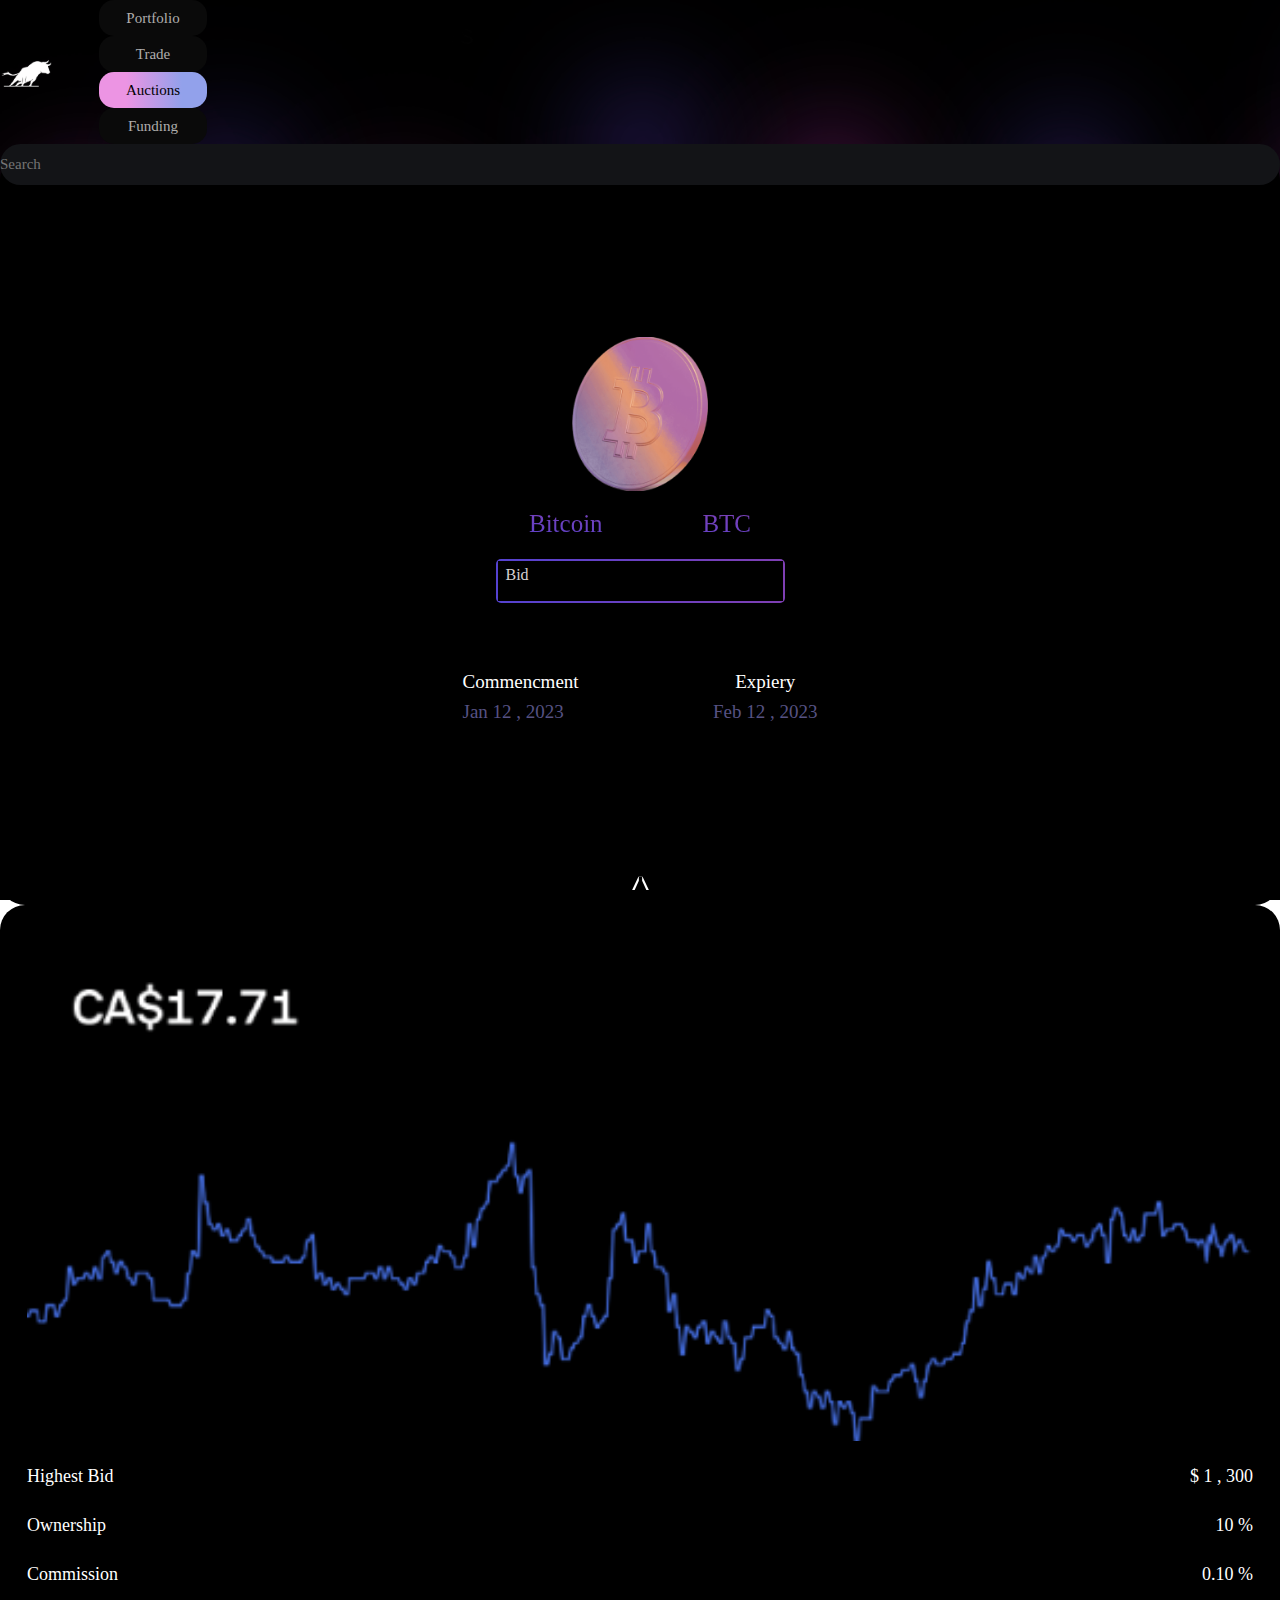
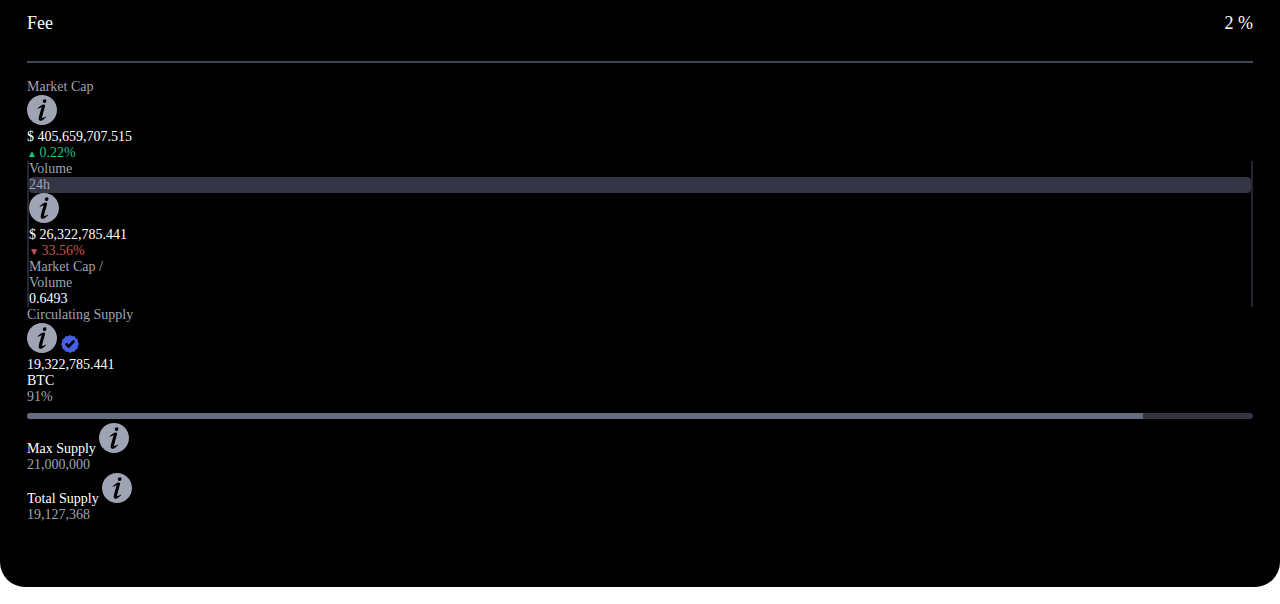
==== auction-details.html @ d7b6c367 "add pages" ====
<!DOCTYPE html>
<html lang="en" class="page-details">

<head>
    <meta charset="UTF-8">
    <meta http-equiv="X-UA-Compatible" content="IE=edge">
    <meta name="viewport"
        content="width=device-width, initial-scale=1, minimum-scale=1, maximum-scale=1, user-scalable=no, viewport-fit=cover" />

    <title>Rich Investors Details</title>

    <link href="https://cdn.jsdelivr.net/npm/bootstrap@5.0.2/dist/css/bootstrap.min.css" rel="stylesheet"
        integrity="sha384-EVSTQN3/azprG1Anm3QDgpJLIm9Nao0Yz1ztcQTwFspd3yD65VohhpuuCOmLASjC" crossorigin="anonymous" />
    <link rel="stylesheet" href="css/styles.css" />
    <link rel="stylesheet" href="css/auction-details.css">

    <link rel="stylesheet" href="css/_media.css">
</head>

<body class="page-details">
    <header class="header">
        <div class="container">
            <div class="header__content row justify-content-between">

                <div class="header__left col-12 col-md-10">
                    <div class="header__logo">
                        <a href="portfolio.html">
                            <img src="./assets/logo.svg" alt="logo" />
                        </a>
                    </div>

                    <div class="header__navbar d-flex">
                        <div class="header__navbar__item">
                            <a class="header__navbar__link" href="portfolio.html"> Portfolio </a>
                        </div>

                        <div class="header__navbar__item">
                            <a class="header__navbar__link" href="trade.html"> Trade </a>
                        </div>

                        <div class="header__navbar__item header__navbar__item--active">
                            <a class="header__navbar__link" href="index.html"> Auctions </a>
                        </div>

                        <div class="header__navbar__item">
                            <a class="header__navbar__link" href="funding.html"> Funding </a>
                        </div>
                    </div>
                </div>

                <div class="header__right col-2 d-flex align-items-center justify-content-end d-none d-lg-flex">

                    <!-- Search -->
                    <div class="ri-search">
                        <input type="text" name="search" placeholder="Search" />
                    </div>
                </div>
            </div>
        </div>
    </header>

    <main class="auctions-details">
        <div id="auctions-container" class="container">

            <section class="auctions-details__content">
            </section>

        </div>
    </main>


    <script src="https://code.jquery.com/jquery-3.6.0.min.js"
        integrity="sha256-/xUj+3OJU5yExlq6GSYGSHk7tPXikynS7ogEvDej/m4=" crossorigin="anonymous"></script>
    <script src="https://cdn.jsdelivr.net/npm/bootstrap@5.0.2/dist/js/bootstrap.bundle.min.js"
        integrity="sha384-MrcW6ZMFYlzcLA8Nl+NtUVF0sA7MsXsP1UyJoMp4YLEuNSfAP+JcXn/tWtIaxVXM" crossorigin="anonymous">
        </script>
    <script src="./js/hammer.min.js"></script>
    <script src="./js/script.js"></script>
    <script src="./js/auction-details.js"></script>

</body>

</html>
---- css/styles.css ----
@import url("https://rsms.me/inter/inter.css");

@import "search.css";
@import "header.css";

html {
  font-family: "Inter", sans-serif;
}

@supports (font-variation-settings: normal) {
  html {
    font-family: "Inter var", sans-serif;
  }
}

* {
  margin: 0px;
  padding: 0;
  box-sizing: border-box;
  font-family: "Inter";
}

a {
  color: inherit;
  text-decoration: none;
}

button {
  border: none;
}

body {
  background-image: url(../assets/auction-background.png);
  background-size: cover;
  background-attachment: fixed;
}
---- css/auction-details.css ----
.auctions-details__content {
  padding-bottom: 17px;
}

.auctions-details {
  padding-top: 34px;
}

.auctions-details__left,
.auctions-details__right {
  background: #000000;
  border-radius: 25px;
}

.auctions-details__left {
  height: 750px;
  display: flex;
  align-items: center;
  flex-direction: column;
  justify-content: center;
}

.auctions-details__right {
  padding: 64px 27px 64px 27px;
}

/* AUCTIONS PAGE INSIDE*/

.bid-button {
  padding: 5px 8px;
  width: 289px;
  height: 44px;
  border: 2px solid transparent;
  border-image: linear-gradient(to left,
      rgba(126, 63, 179, 1) 1%,
      rgba(85, 66, 208, 1) 100%);
  border-image-slice: 1;
  color: #d6d0d0;
  outline: none;
}

.bid-button-wrapper {
  border-radius: 5px;
  overflow: hidden;
  margin-bottom: 67px;
}

.auctions-details__image {
  width: 136px;
  height: 155px;
  margin-bottom: 17px;
}

.auctions-details__image img {
  width: 100%;
}

.auctions-details__name {
  display: flex;
  justify-content: space-between;
  width: 222px;
  background: linear-gradient(182.17deg, #7d40b5 1.83%, #5742cf 119.07%);
  -webkit-background-clip: text;
  -webkit-text-fill-color: transparent;
  background-clip: text;
  text-fill-color: transparent;
  margin-bottom: 20px;
  font-weight: 500;
  font-size: 25px;
  line-height: 30px;
}

.auctions-details__footer {
  display: flex;
  justify-content: space-between;
  width: 355px;
}

.auctions-details__title {
  font-weight: 500;
  font-size: 19px;
  line-height: 23px;
  display: flex;
  align-items: center;
  text-align: center;
  color: #ffffff;
  margin-bottom: 7px;
}

.auctions-details__value {
  font-weight: 500;
  font-size: 19px;
  line-height: 23px;
  display: flex;
  align-items: center;
  text-align: center;
  color: #565283;
}

.auctions-details__footer__right {
  display: flex;
  flex-direction: column;
  align-items: center;
  justify-content: flex-end;
}

.auctions-details__chart img {
  width: 100%;
}

.auctions-details__list {
  display: flex;
  flex-direction: column;
  border-bottom: 2px solid #414656;
  padding-top: 20px;
}

.auctions-details__list__item {
  display: flex;
  justify-content: space-between;
  margin-bottom: 26px;
}

.auctions-details__list__title {
  font-weight: 500;
  font-size: 18px;
  line-height: 23px;
  display: flex;
  align-items: center;
  text-align: center;
  color: #ffffff;
}

.auctions-details__list__value {
  font-weight: 500;
  font-size: 18px;
  line-height: 23px;
  display: flex;
  align-items: center;
  text-align: center;
  color: #ffffff;
}

.auctions-details__info {
  margin-top: 16px;
}

.auctions-details__info__market {
  display: flex;
  flex-direction: column;
}

.auctions-details__info__volume {
  border-left: 2px solid #262631;
  border-right: 2px solid #262631;
  display: flex;
  flex-direction: column;
  justify-content: start;
  /* align-items: center; */
}

.auctions-details__info__title {
  color: #9fa4b5;
  font-size: 14px;
}

.auctions-details__info__market img,
.auctions-details__info__volume img,
.auctions-details__info__supply img {
  width: 30px;
}

.approved-icon {
  width: 18px !important;
}

.auctions-details__info__value {
  color: #ffffff;
  font-size: 14px;
}

.auctions-details__info__pos-value {
  color: #16c784;
  font-size: 14px;
}

.auctions-details__info__neg-value {
  color: #c8534f;
  font-size: 14px;
}

.auctions-details__info__hours {
  background-color: #343544;
  color: #9fa4b5;
  border-radius: 4px;
  font-size: 14px;
}

.auctions-details__info__calc-perent {
  height: 6px;
  display: inline-block;
  position: relative;
  border-radius: 4px;
  background-color: #333543;
  width: 100%;
}

.auctions-details__info__calc-perent>span:first-child {
  display: inherit;
  background-color: #666b7d;
  height: 100%;
  position: absolute;
  left: 0px;
  top: 0px;
  border-top-left-radius: inherit;
  border-bottom-left-radius: inherit;
  border-top-right-radius: 0px;
  border-bottom-right-radius: 0px;
  width: 91%;
}

.triangle {
  font-size: 10px !important;
}

.auctions-details__swipe-icon {
  margin-top: 150px;
  justify-content: center;
  display: flex;
  position: absolute;
  bottom: 0;
  left: 0;
  right: 0;
  transition: transform 200ms ease-in;
}

.auctions-details__swipe-icon.active {
  transform: rotate(180deg);
}

/* SCROLL */

/* .auctions-details__content {
  height: 200vh;
} */

/* .scrolling-block {
  display: flex;
  height: 100vh;
  position: relative;
  color: #fff;
  font-size: 50px;
}
 */
---- css/_media.css ----
/* // Mobile Works Up 768 (tablets, 768px and up) */
@media (max-width: 768px) {
  .trade__market__content--right {
    margin-top: 0px;
  }
}

/* Mobile Works Under 767.98p  */
@media (max-width: 767.98px) {
  body.page-auctions {
    padding-right: 0;
    height: auto;
  }

  html.page-auctions {
    height: auto;
  }

  /* HEADER MOBILE */

  .header {
    /* position: sticky; */
    /* top: 0; */
    /* z-index: 999; */
  }

  .header__left {
    flex-direction: column;
  }

  .header__content {
    height: auto;
    padding-top: 19px;
    padding-bottom: 15px;
  }

  .header__logo {
    margin-bottom: 12px;
  }

  .header__navbar {
    padding-left: 0;
    justify-content: space-between;
  }

  .header__navbar__item--active {
    position: relative;
    background: transparent;
  }

  .header__navbar__item {
    width: auto;
    margin-right: 0;
  }

  .header__navbar__item--active .header__navbar__link {
    color: #ffffff;
  }

  .header__navbar__item--active::before {
    content: "";
    border-radius: 50%;
    position: absolute;
    bottom: -6px;
    left: 47%;
    width: 3px;
    height: 3px;
    background: #d9d9d9;
  }

  .header__navbar__link {
    font-size: 13px;
  }

  /* AUCTIONS MOBILE */

  .auctions {
    height: auto;
    padding-top: 29px;
  }

  .auctions__header {
    margin-bottom: 52px;
  }

  .auctions .container {
    padding: 0;
  }

  .auctions__header {
    padding-left: 20px;
  }

  .content__header__icon {
    width: 65px;
    height: 65px;
  }

  .auctions__label {
    width: 141px;
    height: 34px;
  }

  .auctions__label--blue img {
    width: 52px;
  }

  .auctions__label--red .auctions__label__icon {
    bottom: 5px;
    left: 6px;
  }

  .auctions__label--red img {
    width: 28px;
  }

  .auctions__label__title {
    font-size: 13px;
  }

  .content__header__title {
    font-size: 18px;
  }

  /* For swipe */
  .auctions-details {
    padding-top: 0;
  }

  .auctions-details__content {
    padding-bottom: 0;
  }

  .auctions-details__right {
    padding: 14px 27px 14px 27px;
  }

  /* AUCTIONS DETAILS MOBILE */

  .auctions-details__left {
    height: 412px;
    margin-top: 60px;
  }

  .auctions-details__image {
    width: 85px;
    height: 97px;
  }

  .auctions-details__name {
    font-size: 20px;
    margin-bottom: 11px;
  }

  .auctions-details__title,
  .auctions-details__value {
    font-size: 15px;
  }

  .auctions-details__footer {
    width: 300px;
  }

  .auctions-details__list__title,
  .auctions-details__list__value,
  .auctions-details__info__title,
  .auctions-details__info__hours,
  .auctions-details__info__value,
  .auctions-details__info__pos-value,
  .auctions-details__info__neg-value {
    font-size: 12px;
  }

  /* FUNDING MOBILE */
  .funding__container {
    margin-top: 12px;
  }

  .funding__buttons {
    flex-direction: column;
    align-items: flex-end;
    justify-content: end;
  }

  .funding__button-wrapper {
    margin-bottom: 14px;
  }

  .funding__button {
    width: 90px;
  }

  .deposit__section__mobile_class {
    margin-top: -105px;
  }

  .deposit__section__subtitle {
    margin-bottom: 30px;
  }

  .chart__assets__row--header .funding__item {
    font-weight: 500;
    font-size: 14px;
    line-height: 17px;
  }

  .funding__item {
    font-weight: 500;
    font-size: 14px;
    line-height: 17px;
  }

  .chart__assets__icons {
    width: 52px;
  }

  .chart {
    position: absolute;
    left: 104%;
    top: 0;
  }

  .page-details {
    overflow: hidden;
  }

  .scrolling-block {
    height: calc(100% - 135px) !important;
    width: 100%;
    overflow: hidden;
    touch-action: none;
    position: absolute;
    transition: transform 600ms ease-out 0s;
  }

  .scrolling-block:last-child {
    transform: translateY(100%);
  }

  .funding__items__assets {
    padding: 15px 30px 15px 30px;
    font-weight: 500;
    font-size: 20px;
    line-height: 24px;
    color: #ffffff;
  }

  .funding__items__assets_back {
    transform: rotate(180deg);
    text-align: end;
  }

  /* TRADE */
  .trade__market__header {
    margin-top: 12px;
    font-weight: 500;
    font-size: 14px;
    line-height: 17px;
    padding: 2px 7px;
  }

  .chart__assets__items__fixed {
    width: 450px;
  }

  .header__content__height {
    height: 130px;
  }

  .trade {
    height: calc(100% - 241px);
  }

  .market__item {
    font-size: 12px;
  }

  .order__tab {
    font-size: 14px;
  }

  .trade-details__container {
    position: relative;
    transition: transform 300ms ease-out 0s;
  }

  .trade-details__section--right {
    position: absolute;
    left: 104%;
  }

  .trade-details {
    overflow: hidden;
  }

  .trade-details__chart__image img {
    object-fit: cover;
  }

  .trade__market__weeks {
    font-size: 11px;
  }

  .trade__market__week {
    padding: 3.5px 8px;
  }

  .trade__market__header {
    margin-bottom: 0;
  }

  .trade__market__top {
    margin-bottom: 40px;
  }
}
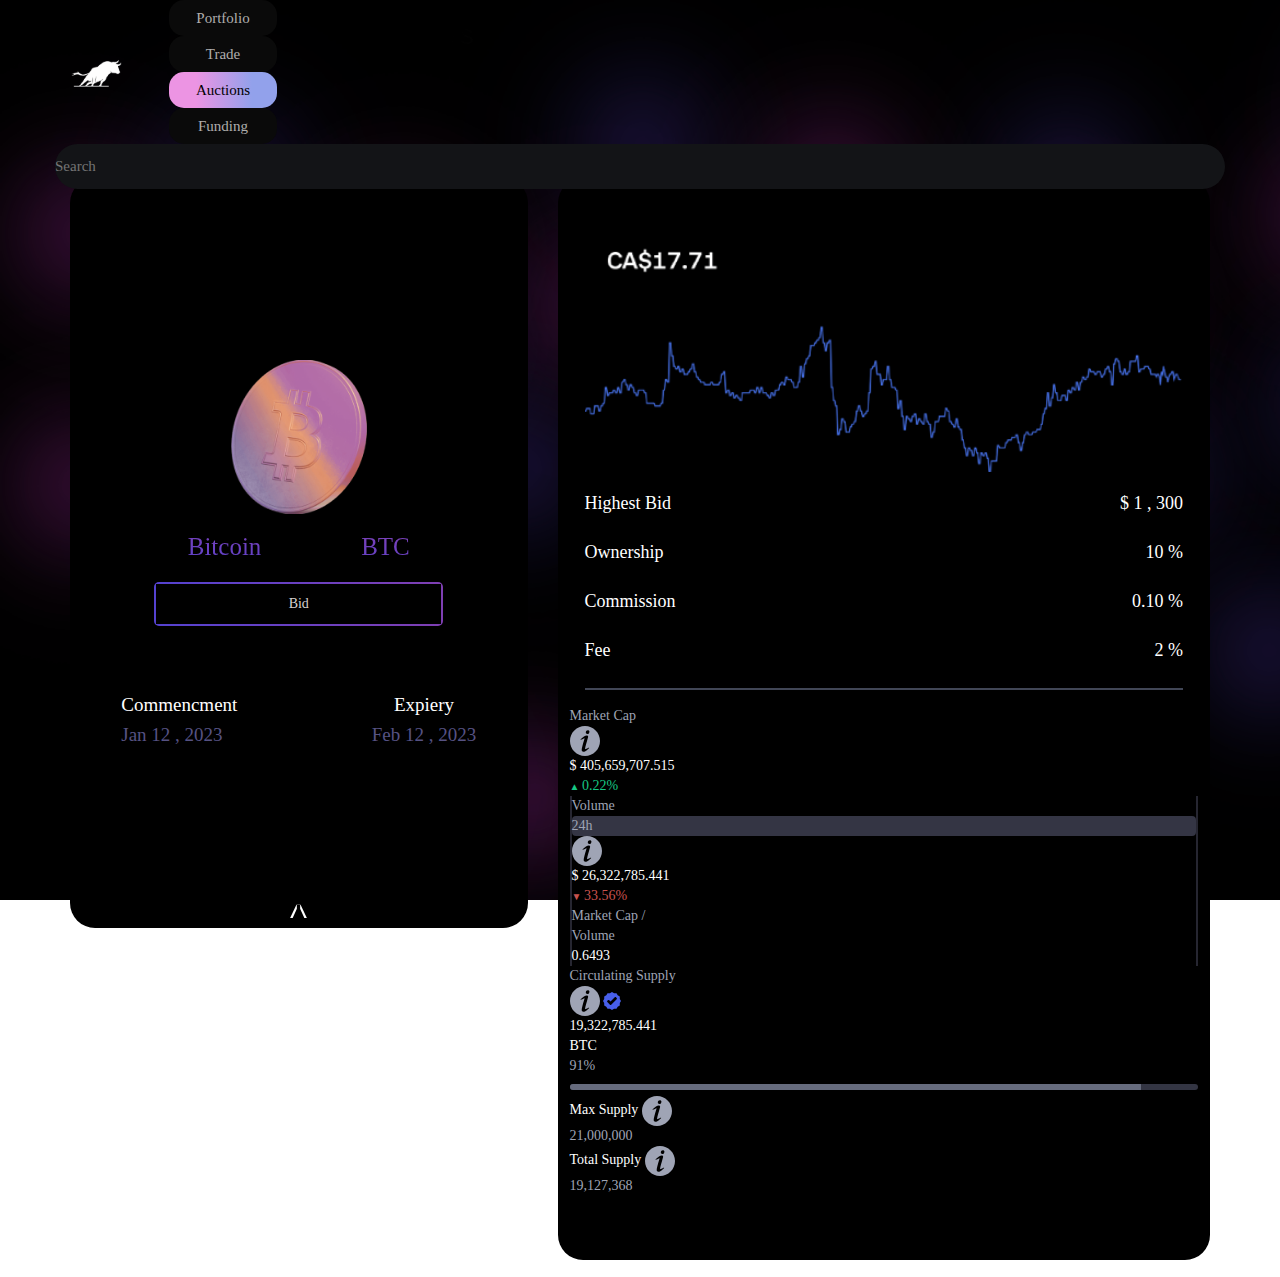
==== commit 906262ce: "add modal on auction detail page" ====
--- a/auction-details.html
+++ b/auction-details.html
@@ -11,6 +11,7 @@
 
     <link href="https://cdn.jsdelivr.net/npm/bootstrap@5.0.2/dist/css/bootstrap.min.css" rel="stylesheet"
         integrity="sha384-EVSTQN3/azprG1Anm3QDgpJLIm9Nao0Yz1ztcQTwFspd3yD65VohhpuuCOmLASjC" crossorigin="anonymous" />
+    <link rel="stylesheet" href="https://maxcdn.bootstrapcdn.com/bootstrap/3.4.1/css/bootstrap.min.css">
     <link rel="stylesheet" href="css/styles.css" />
     <link rel="stylesheet" href="css/auction-details.css">
 
@@ -54,6 +55,7 @@
                     <div class="ri-search">
                         <input type="text" name="search" placeholder="Search" />
                     </div>
+
                 </div>
             </div>
         </div>
@@ -63,6 +65,7 @@
         <div id="auctions-container" class="container">
 
             <section class="auctions-details__content">
+                
             </section>
 
         </div>
@@ -73,7 +76,9 @@
         integrity="sha256-/xUj+3OJU5yExlq6GSYGSHk7tPXikynS7ogEvDej/m4=" crossorigin="anonymous"></script>
     <script src="https://cdn.jsdelivr.net/npm/bootstrap@5.0.2/dist/js/bootstrap.bundle.min.js"
         integrity="sha384-MrcW6ZMFYlzcLA8Nl+NtUVF0sA7MsXsP1UyJoMp4YLEuNSfAP+JcXn/tWtIaxVXM" crossorigin="anonymous">
-        </script>
+    </script>
+    <script src="https://ajax.googleapis.com/ajax/libs/jquery/3.6.0/jquery.min.js"></script>
+    <script src="https://maxcdn.bootstrapcdn.com/bootstrap/3.4.1/js/bootstrap.min.js"></script>
     <script src="./js/hammer.min.js"></script>
     <script src="./js/script.js"></script>
     <script src="./js/auction-details.js"></script>
--- a/css/auction-details.css
+++ b/css/auction-details.css
@@ -1,3 +1,11 @@
+.header__navbar__link:hover {
+  text-decoration: none;
+}
+
+.header__navbar__item--active:hover .header__navbar__link:hover {
+  text-decoration: none;
+}
+
 .auctions-details__content {
   padding-bottom: 17px;
 }
@@ -25,25 +33,6 @@
 }
 
 /* AUCTIONS PAGE INSIDE*/
-
-.bid-button {
-  padding: 5px 8px;
-  width: 289px;
-  height: 44px;
-  border: 2px solid transparent;
-  border-image: linear-gradient(to left,
-      rgba(126, 63, 179, 1) 1%,
-      rgba(85, 66, 208, 1) 100%);
-  border-image-slice: 1;
-  color: #d6d0d0;
-  outline: none;
-}
-
-.bid-button-wrapper {
-  border-radius: 5px;
-  overflow: hidden;
-  margin-bottom: 67px;
-}
 
 .auctions-details__image {
   width: 136px;
@@ -238,17 +227,225 @@
   transform: rotate(180deg);
 }
 
-/* SCROLL */
-
-/* .auctions-details__content {
-  height: 200vh;
+/* BID BUTTON */
+
+.bid-button {
+  padding: 5px 8px;
+  width: 289px;
+  height: 44px;
+  border: 2px solid transparent;
+  border-image: linear-gradient(to left,
+      rgba(126, 63, 179, 1) 1%,
+      rgba(85, 66, 208, 1) 100%);
+  border-image-slice: 1;
+  color: #d6d0d0;
+  outline: none !important;
+  background: #000000 !important;
+  text-align: center;
+}
+
+.bid-button-wrapper {
+  border-radius: 5px;
+  overflow: hidden;
+  margin-bottom: 67px;
+}
+
+/* MODAL */
+
+/* .modal {
+  display: flex;
+  align-items: center;
 } */
 
-/* .scrolling-block {
-  display: flex;
-  height: 100vh;
+body.modal-open .modal {
+  display: flex !important;
+  height: 100%;
+}
+
+body.modal-open .modal .modal-dialog {
+  margin: auto;
+}
+
+.modal-backdrop.in {
+  opacity: 0.8;
+}
+
+.modal-content,
+.modal-body__success {
+  width: 100%;
+  height: 657px;
+  background: #000000;
+  color: white;
+}
+
+.modal-header {
+  border: none !important;
+  justify-content: start;
+  font-weight: 300;
+  font-size: 25px;
+  line-height: 30px;
+  color: #FFFFFF;
+}
+
+.modal-footer {
+  border: none !important;
+  justify-content: space-between;
+  margin-top: 205px;
+}
+
+.modal-dialog {
+  width: 326px;
+}
+
+.modal__input input {
+  padding: 15px 8px;
+  width: 100%;
+  background: linear-gradient(180deg, #161616 0%, #17161C 72.78%, #191724 100%);
+  border-radius: 5px;
+  border: none;
+  font-weight: 500;
+  font-size: 15px;
+  line-height: 18px;
+  color: #FFFFFF;
   position: relative;
-  color: #fff;
-  font-size: 50px;
-}
- */+}
+
+.modal__input {
+  width: 289px;
+  height: 44px;
+  margin-bottom: 24px;
+}
+
+.modal-body__content {
+  display: flex;
+  align-items: center;
+  justify-content: space-between;
+  font-weight: 300;
+  font-size: 14px;
+  line-height: 17px;
+  color: #FFFFFF;
+  margin-bottom: 15px;
+}
+
+.modal-body__submit {
+  margin-top: 35px;
+  margin-left: 5px;
+  font-weight: 500;
+  font-size: 15px;
+  line-height: 18px;
+  color: #D6D0D0;
+}
+
+.modal__input__usd {
+  position: absolute;
+  top: 31px;
+  right: 38px;
+  font-weight: 300;
+  font-size: 15px;
+  line-height: 18px;
+  color: #5C556D;
+}
+
+.check-container {
+  display: flex;
+  flex-flow: column;
+  align-items: center;
+  justify-content: center;
+  text-align: center;
+}
+
+.check-container .check-background {
+  width: 100%;
+  height: calc(100% - 1.25rem);
+  transform: scale(0.84);
+  border-radius: 50%;
+  animation: animateContainer 0.55s ease-out forwards 0.55s;
+  display: flex;
+  align-items: center;
+  justify-content: center;
+  opacity: 0;
+  margin-top: 75px;
+  margin-bottom: 28px;
+}
+
+.check-container .check-background svg {
+  width: 65%;
+  transform: translateY(0.25rem);
+  stroke-dasharray: 80;
+  stroke-dashoffset: 80;
+  animation: animateCheck 0.35s forwards 1.25s ease-out;
+}
+
+.check-container__title {
+  font-weight: 500;
+  font-size: 15px;
+  line-height: 18px;
+  color: #FFFFFF;
+  margin-bottom: 65px;
+}
+
+.check-container__paragraph {
+  font-weight: 500;
+  font-size: 15px;
+  line-height: 18px;
+  color: #828898;
+  width: 50%;
+}
+
+@keyframes animateContainer {
+  0% {
+    opacity: 0;
+    transform: scale(0);
+  }
+
+  25% {
+    opacity: 1;
+    transform: scale(0.9);
+  }
+
+  43.75% {
+    transform: scale(1.15);
+  }
+
+  62.5% {
+    transform: scale(1);
+  }
+
+  100% {
+    opacity: 1;
+  }
+}
+
+@keyframes animateCheck {
+  from {
+    stroke-dashoffset: 80;
+  }
+
+  to {
+    stroke-dashoffset: 0;
+  }
+}
+
+@keyframes animateShadow {
+  0% {
+    opacity: 0;
+    width: 100%;
+    height: 15%;
+  }
+
+  25% {
+    opacity: 0.25;
+  }
+
+  43.75% {
+    width: 40%;
+    height: 7%;
+    opacity: 0.35;
+  }
+
+  100% {
+    width: 85%;
+    height: 15%;
+    opacity: 0.25;
+  }
+}--- a/css/_media.css
+++ b/css/_media.css
@@ -1,11 +1,17 @@
-/* // Mobile Works Up 768 (tablets, 768px and up) */
-@media (max-width: 768px) {
-  .trade__market__content--right {
-    margin-top: 0px;
+/* Large devices (desktops, 992px and up) */
+
+@media (max-width: 1200px) {
+  .portfolio__section--left__value {
+    font-size: 22px;
+  }
+
+  .week-chart {
+    font-size: 10px;
   }
 }
 
 /* Mobile Works Under 767.98p  */
+
 @media (max-width: 767.98px) {
   body.page-auctions {
     padding-right: 0;
@@ -17,12 +23,6 @@
   }
 
   /* HEADER MOBILE */
-
-  .header {
-    /* position: sticky; */
-    /* top: 0; */
-    /* z-index: 999; */
-  }
 
   .header__left {
     flex-direction: column;
@@ -312,4 +312,16 @@
   .trade__market__top {
     margin-bottom: 40px;
   }
+
+  .portfolio__section--left__value {
+    font-size: 18px;
+  }
+
+  .week-chart {
+    padding: 3px;
+  }
+
+  .cashflow {
+    margin-top: 29px;
+  }
 }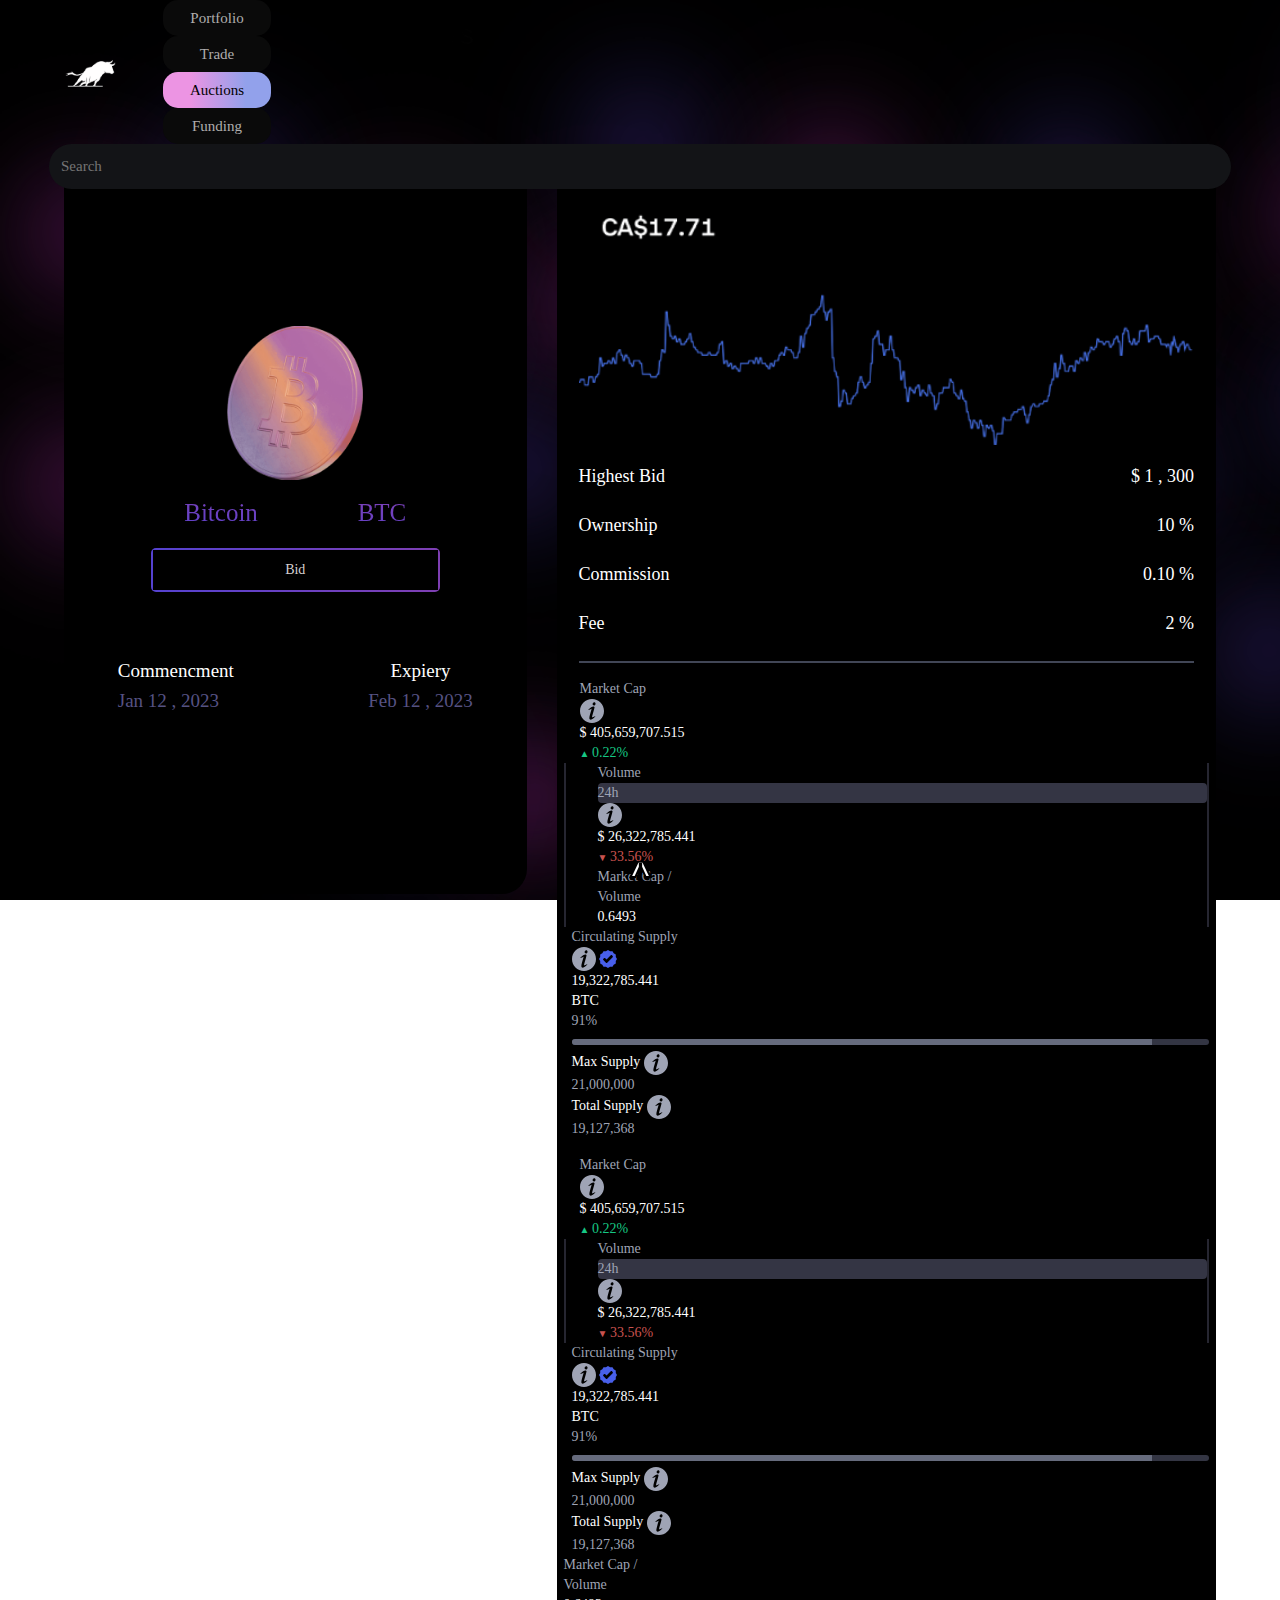
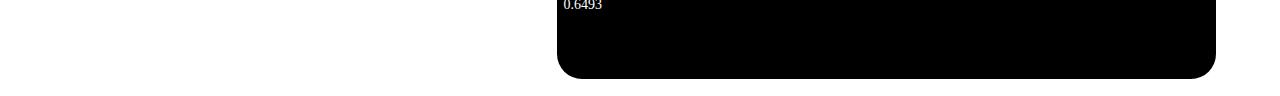
==== commit 3fa263bd: "add changes" ====
--- a/auction-details.html
+++ b/auction-details.html
@@ -20,7 +20,7 @@
 
 <body class="page-details">
     <header class="header">
-        <div class="container">
+        <div class="ri-container">
             <div class="header__content row justify-content-between">
 
                 <div class="header__left col-12 col-md-10">
@@ -62,9 +62,13 @@
     </header>
 
     <main class="auctions-details">
-        <div id="auctions-container" class="container">
+        <div id="auctions-container" class="ri-container">
 
             <section class="auctions-details__content">
+
+                <div class="auctions-details__swipe-icon d-flex d-md-none">
+                    <img src="./assets/swipe-icon.svg" alt="logo" />                                      
+                </div>
                 
             </section>
 
--- a/css/styles.css
+++ b/css/styles.css
@@ -33,4 +33,8 @@
   background-image: url(../assets/auction-background.png);
   background-size: cover;
   background-attachment: fixed;
-}+}
+
+.ri-container {
+  padding: 0 64px;
+}
--- a/css/auction-details.css
+++ b/css/auction-details.css
@@ -8,10 +8,6 @@
 
 .auctions-details__content {
   padding-bottom: 17px;
-}
-
-.auctions-details {
-  padding-top: 34px;
 }
 
 .auctions-details__left,
@@ -29,7 +25,7 @@
 }
 
 .auctions-details__right {
-  padding: 64px 27px 64px 27px;
+  padding: 64px 22px 64px 22px;
 }
 
 /* AUCTIONS PAGE INSIDE*/
@@ -137,6 +133,7 @@
 .auctions-details__info__market {
   display: flex;
   flex-direction: column;
+  padding-left: 16px;
 }
 
 .auctions-details__info__volume {
@@ -145,18 +142,21 @@
   display: flex;
   flex-direction: column;
   justify-content: start;
-  /* align-items: center; */
-}
-
+}
+.auctions-details__info__volume{
+  padding-left: 32px;
+}
 .auctions-details__info__title {
   color: #9fa4b5;
   font-size: 14px;
 }
-
+.auctions-details__info__supply{
+  padding-left: 8px;
+}
 .auctions-details__info__market img,
 .auctions-details__info__volume img,
 .auctions-details__info__supply img {
-  width: 30px;
+  width: 24px;
 }
 
 .approved-icon {
@@ -194,7 +194,7 @@
   width: 100%;
 }
 
-.auctions-details__info__calc-perent>span:first-child {
+.auctions-details__info__calc-perent > span:first-child {
   display: inherit;
   background-color: #666b7d;
   height: 100%;
@@ -213,18 +213,19 @@
 }
 
 .auctions-details__swipe-icon {
-  margin-top: 150px;
   justify-content: center;
   display: flex;
-  position: absolute;
-  bottom: 0;
+  position: fixed;
+  bottom: 14px;
   left: 0;
   right: 0;
-  transition: transform 200ms ease-in;
+  transition: opacity 200ms ease-in;
+  z-index: 9;
 }
 
 .auctions-details__swipe-icon.active {
-  transform: rotate(180deg);
+  /* transform: rotate(180deg); */
+  opacity: 0;
 }
 
 /* BID BUTTON */
@@ -234,9 +235,11 @@
   width: 289px;
   height: 44px;
   border: 2px solid transparent;
-  border-image: linear-gradient(to left,
-      rgba(126, 63, 179, 1) 1%,
-      rgba(85, 66, 208, 1) 100%);
+  border-image: linear-gradient(
+    to left,
+    rgba(126, 63, 179, 1) 1%,
+    rgba(85, 66, 208, 1) 100%
+  );
   border-image-slice: 1;
   color: #d6d0d0;
   outline: none !important;
@@ -251,11 +254,6 @@
 }
 
 /* MODAL */
-
-/* .modal {
-  display: flex;
-  align-items: center;
-} */
 
 body.modal-open .modal {
   display: flex !important;
@@ -284,7 +282,7 @@
   font-weight: 300;
   font-size: 25px;
   line-height: 30px;
-  color: #FFFFFF;
+  color: #ffffff;
 }
 
 .modal-footer {
@@ -300,13 +298,13 @@
 .modal__input input {
   padding: 15px 8px;
   width: 100%;
-  background: linear-gradient(180deg, #161616 0%, #17161C 72.78%, #191724 100%);
+  background: linear-gradient(180deg, #161616 0%, #17161c 72.78%, #191724 100%);
   border-radius: 5px;
   border: none;
   font-weight: 500;
   font-size: 15px;
   line-height: 18px;
-  color: #FFFFFF;
+  color: #ffffff;
   position: relative;
 }
 
@@ -323,7 +321,7 @@
   font-weight: 300;
   font-size: 14px;
   line-height: 17px;
-  color: #FFFFFF;
+  color: #ffffff;
   margin-bottom: 15px;
 }
 
@@ -333,7 +331,7 @@
   font-weight: 500;
   font-size: 15px;
   line-height: 18px;
-  color: #D6D0D0;
+  color: #d6d0d0;
 }
 
 .modal__input__usd {
@@ -343,7 +341,7 @@
   font-weight: 300;
   font-size: 15px;
   line-height: 18px;
-  color: #5C556D;
+  color: #5c556d;
 }
 
 .check-container {
@@ -380,7 +378,7 @@
   font-weight: 500;
   font-size: 15px;
   line-height: 18px;
-  color: #FFFFFF;
+  color: #ffffff;
   margin-bottom: 65px;
 }
 
@@ -448,4 +446,4 @@
     height: 15%;
     opacity: 0.25;
   }
-}+}
--- a/css/_media.css
+++ b/css/_media.css
@@ -6,13 +6,34 @@
   }
 
   .week-chart {
-    font-size: 10px;
+    font-size: 11px;
   }
 }
 
+@media (max-width: 767.98px) {}
+
 /* Mobile Works Under 767.98p  */
 
 @media (max-width: 767.98px) {
+  .ri-container {
+    width: 100%;
+    padding: 0 12px;
+  }
+
+  body.page-auctions {
+    background: #000;
+  }
+
+  body.page-details {
+    overflow: hidden;
+    background: #000;
+    height: 100%;
+  }
+
+  html.page-details {
+    height: 100%;
+  }
+
   body.page-auctions {
     padding-right: 0;
     height: auto;
@@ -83,10 +104,6 @@
     margin-bottom: 52px;
   }
 
-  .auctions .container {
-    padding: 0;
-  }
-
   .auctions__header {
     padding-left: 20px;
   }
@@ -125,6 +142,16 @@
   /* For swipe */
   .auctions-details {
     padding-top: 0;
+    height: calc(100% - 135px);
+    position: relative;
+  }
+
+  .auctions-details .ri-container {
+    height: 100%;
+  }
+
+  .auctions-details__content {
+    height: 100%;
   }
 
   .auctions-details__content {
@@ -132,19 +159,42 @@
   }
 
   .auctions-details__right {
-    padding: 14px 27px 14px 27px;
+    padding: 4px 10px 14px 10px;
+    height: 100%;
+    /* max-height: 400px; */
+    overflow: scroll;
   }
 
   /* AUCTIONS DETAILS MOBILE */
 
   .auctions-details__left {
     height: 412px;
-    margin-top: 60px;
+    /* margin-top: 60px; */
   }
 
   .auctions-details__image {
-    width: 85px;
-    height: 97px;
+    width: 75px;
+    height: 87px;
+    margin-bottom: 0;
+  }
+
+  .approved-icon {
+    width: 16px !important;
+  }
+
+  .auctions-details__info__market img,
+  .auctions-details__info__volume img,
+  .auctions-details__info__supply img {
+    width: 24px;
+  }
+
+  .auctions-details__info__supply {
+    padding-top: 32px;
+  }
+
+  .auctions-details__info__cap {
+    padding-top: 32px;
+    padding-left: 35px;
   }
 
   .auctions-details__name {
@@ -152,6 +202,13 @@
     margin-bottom: 11px;
   }
 
+  .auctions-details__info__volume {
+    border: none;
+    justify-content: center;
+    display: flex;
+    padding-left: 35px;
+  }
+
   .auctions-details__title,
   .auctions-details__value {
     font-size: 15px;
@@ -159,6 +216,13 @@
 
   .auctions-details__footer {
     width: 300px;
+    transition: all 300ms ease-in-out;
+    will-change: opacity;
+  }
+
+  .auctions-details__footer.auctions-details__footer--hidden {
+    opacity: 0;
+    visibility: hidden;
   }
 
   .auctions-details__list__title,
@@ -171,6 +235,15 @@
     font-size: 12px;
   }
 
+  .auctions-details__info {
+    margin-top: 0;
+    padding: 32px 8px;
+  }
+
+  .auctions-details__list__item {
+    margin-bottom: 5px;
+  }
+
   /* FUNDING MOBILE */
   .funding__container {
     margin-top: 12px;
@@ -180,6 +253,8 @@
     flex-direction: column;
     align-items: flex-end;
     justify-content: end;
+    z-index: 99999;
+    padding-top: 0;
   }
 
   .funding__button-wrapper {
@@ -188,6 +263,7 @@
 
   .funding__button {
     width: 90px;
+    font-size: 11px;
   }
 
   .deposit__section__mobile_class {
@@ -196,6 +272,14 @@
 
   .deposit__section__subtitle {
     margin-bottom: 30px;
+  }
+
+  .deposit__section {
+    padding: 15px;
+  }
+
+  .withdraw__section {
+    padding: 15px;
   }
 
   .chart__assets__row--header .funding__item {
@@ -211,30 +295,69 @@
   }
 
   .chart__assets__icons {
-    width: 52px;
+    width: 65px;
+  }
+
+  .chart__assets {
+    padding: 0 16px 61px 16px;
+    height: calc(100% - 153px);
+  }
+
+  .chart__assets__content--funding {
+    height: 100%;
+    overflow-y: auto;
+    padding-top: 28px;
   }
 
   .chart {
     position: absolute;
     left: 104%;
     top: 0;
-  }
-
-  .page-details {
-    overflow: hidden;
+    display: flex;
+    flex-direction: column;
+    height: 100%;
+  }
+
+  .funding__item__subname {
+    color: #425F99;
+  }
+
+  .assets__item__subname {
+    color: #425F99;
+
+  }
+
+  .funding__items__content--right {
+    display: flex;
+    flex-direction: column;
+    height: 100%;
   }
 
   .scrolling-block {
-    height: calc(100% - 135px) !important;
+    height: 100%;
     width: 100%;
     overflow: hidden;
     touch-action: none;
     position: absolute;
-    transition: transform 600ms ease-out 0s;
+    top: 0;
+    transition: all 300ms ease-in-out;
+    margin-top: 100px;
   }
 
   .scrolling-block:last-child {
-    transform: translateY(100%);
+    bottom: -100%;
+    top: auto;
+    margin-top: 0;
+  }
+
+  .scrolling-block.activiosa {
+    height: 300px;
+    margin-top: 0;
+  }
+
+  .scrolling-block.activiosa:last-child {
+    height: calc(100% - 300px) !important;
+    bottom: 0;
   }
 
   .funding__items__assets {
@@ -243,6 +366,16 @@
     font-size: 20px;
     line-height: 24px;
     color: #ffffff;
+    margin-bottom: 0;
+  }
+
+  .funding__assets__title {
+    /* background: rgba(12, 12, 12, 0.89); */
+    width: 100%;
+    position: fixed;
+    left: 0;
+    right: 0;
+    bottom: env(safe-area-inset-bottom);
   }
 
   .funding__items__assets_back {
@@ -251,6 +384,7 @@
   }
 
   /* TRADE */
+
   .trade__market__header {
     margin-top: 12px;
     font-weight: 500;
@@ -259,6 +393,10 @@
     padding: 2px 7px;
   }
 
+  .trade__market__content--left {
+    margin-bottom: 0;
+  }
+
   .chart__assets__items__fixed {
     width: 450px;
   }
@@ -268,7 +406,7 @@
   }
 
   .trade {
-    height: calc(100% - 241px);
+    height: calc(100% - 160px);
   }
 
   .market__item {
@@ -277,6 +415,10 @@
 
   .order__tab {
     font-size: 14px;
+  }
+
+  .trade__market {
+    padding-bottom: 0px;
   }
 
   .trade-details__container {
@@ -314,14 +456,231 @@
   }
 
   .portfolio__section--left__value {
+    font-size: 14px;
+  }
+
+  .week-chart {
+    font-weight: 500;
+    font-size: 11px;
+    line-height: 13px;
+    color: #d6d0d0;
+    padding: 3px 8px 3px 8px;
+    display: flex;
+    justify-content: center;
+    align-items: center;
+  }
+
+  /* .cashflow {
+    padding-top: 29px;
+  } */
+  .cashflow__chart img {
+    padding: 10px 35px;
+  }
+
+  .portfolio__section--left__title {
     font-size: 18px;
-  }
-
-  .week-chart {
-    padding: 3px;
-  }
-
-  .cashflow {
-    margin-top: 29px;
+    color: #ffffff;
+    margin-bottom: 0;
+  }
+
+  .portfolio__section__top {
+    background: rgba(18, 16, 23, 0.8);
+    border-width: 0px 1px 1px 1px;
+    border-style: solid;
+    border-color: #262345;
+    border-radius: 15px;
+    padding: 13px 18px;
+    height: 200px;
+  }
+
+  .portfolio__assets__row--header {
+    padding-left: 76px;
+  }
+
+  .page-portfolio {
+    overflow: hidden;
+  }
+
+  .weeks div:not(:first-child) {
+    padding: 0 7px;
+  }
+
+  .portfolio__chart img {
+    padding: 10px 35px;
+  }
+
+  .portfolio__container {
+    padding-top: 20px;
+    padding-bottom: 51px;
+  }
+
+  .portfolio__assets__icons {
+    width: 65px;
+  }
+
+  .assets__item {
+    font-size: 14px !important;
+  }
+
+  .portfolio__assets__items {
+    min-width: 673px;
+  }
+
+  .cashflow__title {
+    font-size: 18px;
+  }
+
+  .cashflow__value {
+    font-size: 14px;
+    padding-top: 6px;
+  }
+
+  .contracts__item__name {
+    font-size: 16px;
+  }
+
+  .contracts__numbers,
+  .contract__revenue__value {
+    font-size: 12px;
+  }
+
+  .contracts__text,
+  .contract__revenue__title {
+    font-size: 10px;
+  }
+
+  .portfolio__section--left {
+    display: flex;
+    flex-direction: column;
+  }
+
+  .portfolio__section--left>.row {
+    height: calc(100% - 232px);
+  }
+
+  .portfolio__section--left>.row>.col-12 {
+    height: 100%;
+  }
+
+  .portfolio--right {
+    display: flex;
+    flex-direction: column;
+    height: 100%;
+  }
+
+  .contracts {
+    /* height: calc(100% - 238px); */
+    height: 100%;
+  }
+
+  .contracts__container {
+    height: 100%;
+  }
+
+  .portfolio {
+    height: calc(100% - 135px);
+  }
+
+  .portfolio__assets {
+    height: 100%;
+  }
+
+  .portfolio__buttons {
+    display: flex;
+  }
+
+  html.page-trade-details {
+    height: 100%;
+  }
+
+  .page-trade-details,
+  .trade-details__container {
+    height: 100%;
+  }
+
+  .trade-details {
+    height: calc(100% - 130px);
+  }
+
+  .trade-details .ri-container {
+    height: 100%;
+  }
+
+  .trade-details__container .row {
+    height: 100%;
+  }
+
+  html.page-funding {
+    height: 100%;
+  }
+
+  .page-funding {
+    height: 100%;
+    overflow: hidden;
+  }
+
+  .funding {
+    height: calc(100% - 135px);
+  }
+
+  .funding .ri-container {
+    height: 100%;
+  }
+
+  .funding__container {
+    height: 100%;
+  }
+
+  .funding__container>.row {
+    height: 100%;
+  }
+
+  .deposit {
+    display: flex;
+    flex-direction: column;
+  }
+
+  .chart {
+    padding: 0;
+  }
+
+  .funding__section--left {
+    height: 100%;
+    display: flex;
+    flex-direction: column;
+  }
+
+  .funding__timeshift {
+    font-size: 11px;
+  }
+
+  .funding__assets__icons {
+    width: 65px;
+  }
+
+  .funding__assets__row--header {
+    padding-left: 76px;
+  }
+
+  .funding__row {
+    height: calc(100% - 290px);
+  }
+
+  .top__arrow {
+    bottom: unset;
+    top: 135px;
+  }
+
+  .funding__section--left {
+    margin-top: 30px;
+  }
+
+  .funding__assets__items {
+    min-width: 673px;
+  }
+
+  .activiosa {
+    padding-top: 0;
+    padding-bottom: 0;
   }
 }